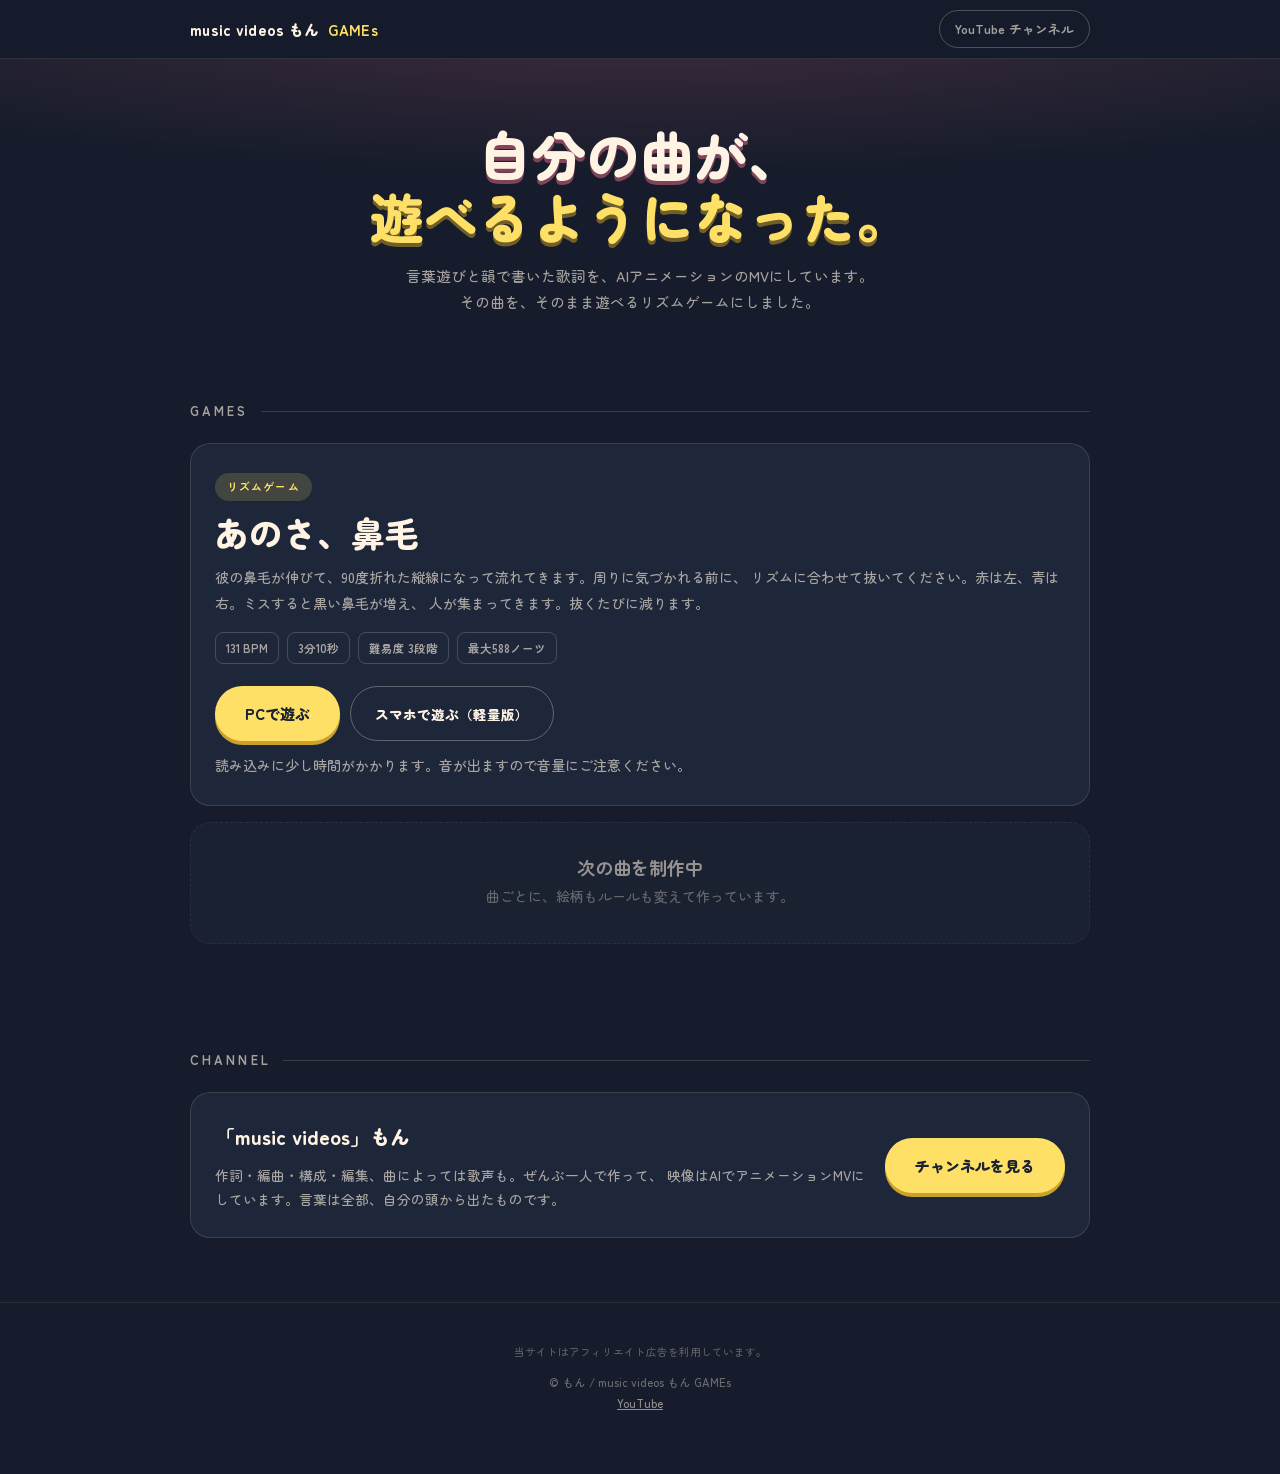
==== index.html @ 78cbc4df "Add files via upload" ====
<!DOCTYPE html>
<html lang="ja">
<head>
<meta charset="utf-8">
<meta name="viewport" content="width=device-width,initial-scale=1">
<title>music videos もん GAMEs</title>
<meta name="description" content="言葉遊びと韻で作ったオリジナル曲を、遊べるゲームにしています。「music videos もん」の楽曲から生まれたリズムゲーム置き場です。">
<meta property="og:title" content="music videos もん GAMEs">
<meta property="og:description" content="オリジナル曲がそのまま遊べるリズムゲームになりました。">
<meta property="og:type" content="website">
<link rel="preconnect" href="https://fonts.googleapis.com">
<link rel="preconnect" href="https://fonts.gstatic.com" crossorigin>
<link href="https://fonts.googleapis.com/css2?family=Zen+Maru+Gothic:wght@500;700;900&display=swap" rel="stylesheet">
<style>
  :root{
    --bg:#161C2B; --bg2:#1E2739; --ink:#FFF3E4; --dim:rgba(255,243,228,.62);
    --glow:#FFE066; --rose:#E86A8A; --blue:#5FA8FF;
  }
  *{box-sizing:border-box;margin:0;padding:0}
  html{scroll-behavior:smooth}
  body{background:var(--bg);color:var(--ink);
    font-family:"Zen Maru Gothic","Hiragino Maru Gothic ProN","Yu Gothic",sans-serif;
    line-height:1.8;-webkit-font-smoothing:antialiased}
  a{color:inherit}
  .wrap{max-width:940px;margin:0 auto;padding:0 20px}

  /* ---- ヘッダー ---- */
  header{position:sticky;top:0;z-index:20;background:rgba(22,28,43,.88);
    backdrop-filter:blur(10px);border-bottom:1px solid rgba(255,243,228,.1)}
  .hbar{display:flex;align-items:center;justify-content:space-between;
    height:58px;gap:12px}
  .logo{font-weight:900;font-size:15px;letter-spacing:.02em;text-decoration:none;
    display:flex;align-items:center;gap:8px;white-space:nowrap}
  .logo b{color:var(--glow)}
  .hlink{font-size:12.5px;font-weight:700;text-decoration:none;color:var(--dim);
    border:1px solid rgba(255,243,228,.25);border-radius:999px;padding:7px 15px;
    transition:.15s;white-space:nowrap}
  .hlink:hover{color:var(--bg);background:var(--glow);border-color:var(--glow)}

  /* ---- 見出し ---- */
  .hero{padding:64px 0 40px;text-align:center;
    background:radial-gradient(120% 90% at 50% -20%,rgba(232,106,138,.22),transparent 65%)}
  .hero h1{font-size:clamp(30px,7.5vw,54px);font-weight:900;line-height:1.15;
    text-shadow:0 4px 0 rgba(232,106,138,.5)}
  .hero h1 span{color:var(--glow);text-shadow:0 4px 0 rgba(201,162,39,.5)}
  .hero p{margin-top:16px;font-size:14.5px;color:var(--dim);font-weight:500}

  /* ---- ゲーム一覧 ---- */
  section{padding:44px 0}
  h2{font-size:13px;letter-spacing:.24em;color:var(--dim);font-weight:700;
    margin-bottom:20px;display:flex;align-items:center;gap:12px}
  h2::after{content:"";flex:1;height:1px;background:rgba(255,243,228,.14)}

  .card{background:var(--bg2);border:1px solid rgba(255,243,228,.12);
    border-radius:20px;padding:26px 24px;margin-bottom:16px}
  .card h3{font-size:clamp(24px,5.5vw,34px);font-weight:900;line-height:1.2}
  .card .tag{display:inline-block;font-size:11px;font-weight:700;letter-spacing:.1em;
    background:rgba(255,224,102,.16);color:var(--glow);
    border-radius:999px;padding:4px 12px;margin-bottom:12px}
  .card p{font-size:14px;color:var(--dim);margin-top:12px;font-weight:500}
  .meta{display:flex;flex-wrap:wrap;gap:8px;margin-top:16px}
  .meta span{font-size:11.5px;font-weight:700;color:var(--dim);
    border:1px solid rgba(255,243,228,.18);border-radius:8px;padding:5px 10px}

  .plays{display:flex;flex-wrap:wrap;gap:10px;margin-top:22px}
  .btn{display:inline-flex;align-items:center;gap:8px;text-decoration:none;
    font-weight:900;font-size:15px;border-radius:999px;padding:14px 30px;
    background:var(--glow);color:#1B2233;box-shadow:0 4px 0 #C9A227;transition:.1s}
  .btn:active{transform:translateY(3px);box-shadow:0 1px 0 #C9A227}
  .btn.sub{background:transparent;color:var(--ink);box-shadow:none;
    border:1px solid rgba(255,243,228,.3);font-size:13.5px;padding:13px 24px}
  .btn.sub:hover{border-color:var(--glow);color:var(--glow)}
  .note{font-size:11.5px;color:rgba(255,243,228,.45);margin-top:12px;font-weight:500}
    .pr{font-size:10.5px;color:rgba(255,243,228,.30);margin-bottom:10px;font-weight:500}

  .soon{border-style:dashed;opacity:.55;text-align:center;padding:34px 24px}
  .soon h3{font-size:18px;font-weight:700}
  .soon p{margin-top:6px}

  /* ---- チャンネル ---- */
  .yt{display:flex;gap:20px;align-items:center;flex-wrap:wrap;
    background:var(--bg2);border:1px solid rgba(255,243,228,.12);
    border-radius:20px;padding:26px 24px}
  .yt .txt{flex:1;min-width:240px}
  .yt h3{font-size:20px;font-weight:900}
  .yt p{font-size:13.5px;color:var(--dim);margin-top:8px;font-weight:500}

  footer{padding:40px 0 60px;text-align:center;font-size:11.5px;
    color:rgba(255,243,228,.38);font-weight:500;
    border-top:1px solid rgba(255,243,228,.08);margin-top:20px}
  footer a{color:rgba(255,243,228,.55)}
</style>
</head>
<body>

<header>
  <div class="wrap hbar">
    <a class="logo" href="./">music videos もん <b>GAMEs</b></a>
    <a class="hlink" href="https://www.youtube.com/@%E4%BD%9C%E8%A9%9E%E5%AE%B6%E3%82%82%E3%82%93"
       target="_blank" rel="noopener">YouTube チャンネル</a>
  </div>
</header>

<div class="hero">
  <div class="wrap">
    <h1>自分の曲が、<br><span>遊べるようになった。</span></h1>
    <p>言葉遊びと韻で書いた歌詞を、AIアニメーションのMVにしています。<br>
       その曲を、そのまま遊べるリズムゲームにしました。</p>
  </div>
</div>

<div class="wrap">

  <section id="games">
    <h2>GAMES</h2>

    <div class="card">
      <div class="tag">リズムゲーム</div>
      <h3>あのさ、鼻毛</h3>
      <p>彼の鼻毛が伸びて、90度折れた縦線になって流れてきます。周りに気づかれる前に、
         リズムに合わせて抜いてください。赤は左、青は右。ミスすると黒い鼻毛が増え、
         人が集まってきます。抜くたびに減ります。</p>
      <div class="meta">
        <span>131 BPM</span><span>3分10秒</span><span>難易度 3段階</span><span>最大588ノーツ</span>
      </div>
      <div class="plays">
        <a class="btn" href="games/anosa/">PCで遊ぶ</a>
        <a class="btn sub" href="games/anosa/mobile.html">スマホで遊ぶ（軽量版）</a>
      </div>
      <p class="note">読み込みに少し時間がかかります。音が出ますので音量にご注意ください。</p>
    </div>

    <div class="card soon">
      <h3>次の曲を制作中</h3>
      <p>曲ごとに、絵柄もルールも変えて作っています。</p>
    </div>
  </section>

  <section id="channel">
    <h2>CHANNEL</h2>
    <div class="yt">
      <div class="txt">
        <h3>「music videos」もん</h3>
        <p>作詞・編曲・構成・編集、曲によっては歌声も。ぜんぶ一人で作って、
           映像はAIでアニメーションMVにしています。言葉は全部、自分の頭から出たものです。</p>
      </div>
      <a class="btn" href="https://www.youtube.com/@%E4%BD%9C%E8%A9%9E%E5%AE%B6%E3%82%82%E3%82%93"
         target="_blank" rel="noopener">チャンネルを見る</a>
    </div>
  </section>

</div>

<footer>
  <div class="wrap">
    <p class="pr">当サイトはアフィリエイト広告を利用しています。</p>
      &copy; もん / music videos もん GAMEs<br>
    <a href="https://www.youtube.com/@%E4%BD%9C%E8%A9%9E%E5%AE%B6%E3%82%82%E3%82%93"
       target="_blank" rel="noopener">YouTube</a>
  </div>
</footer>

</body>
</html>
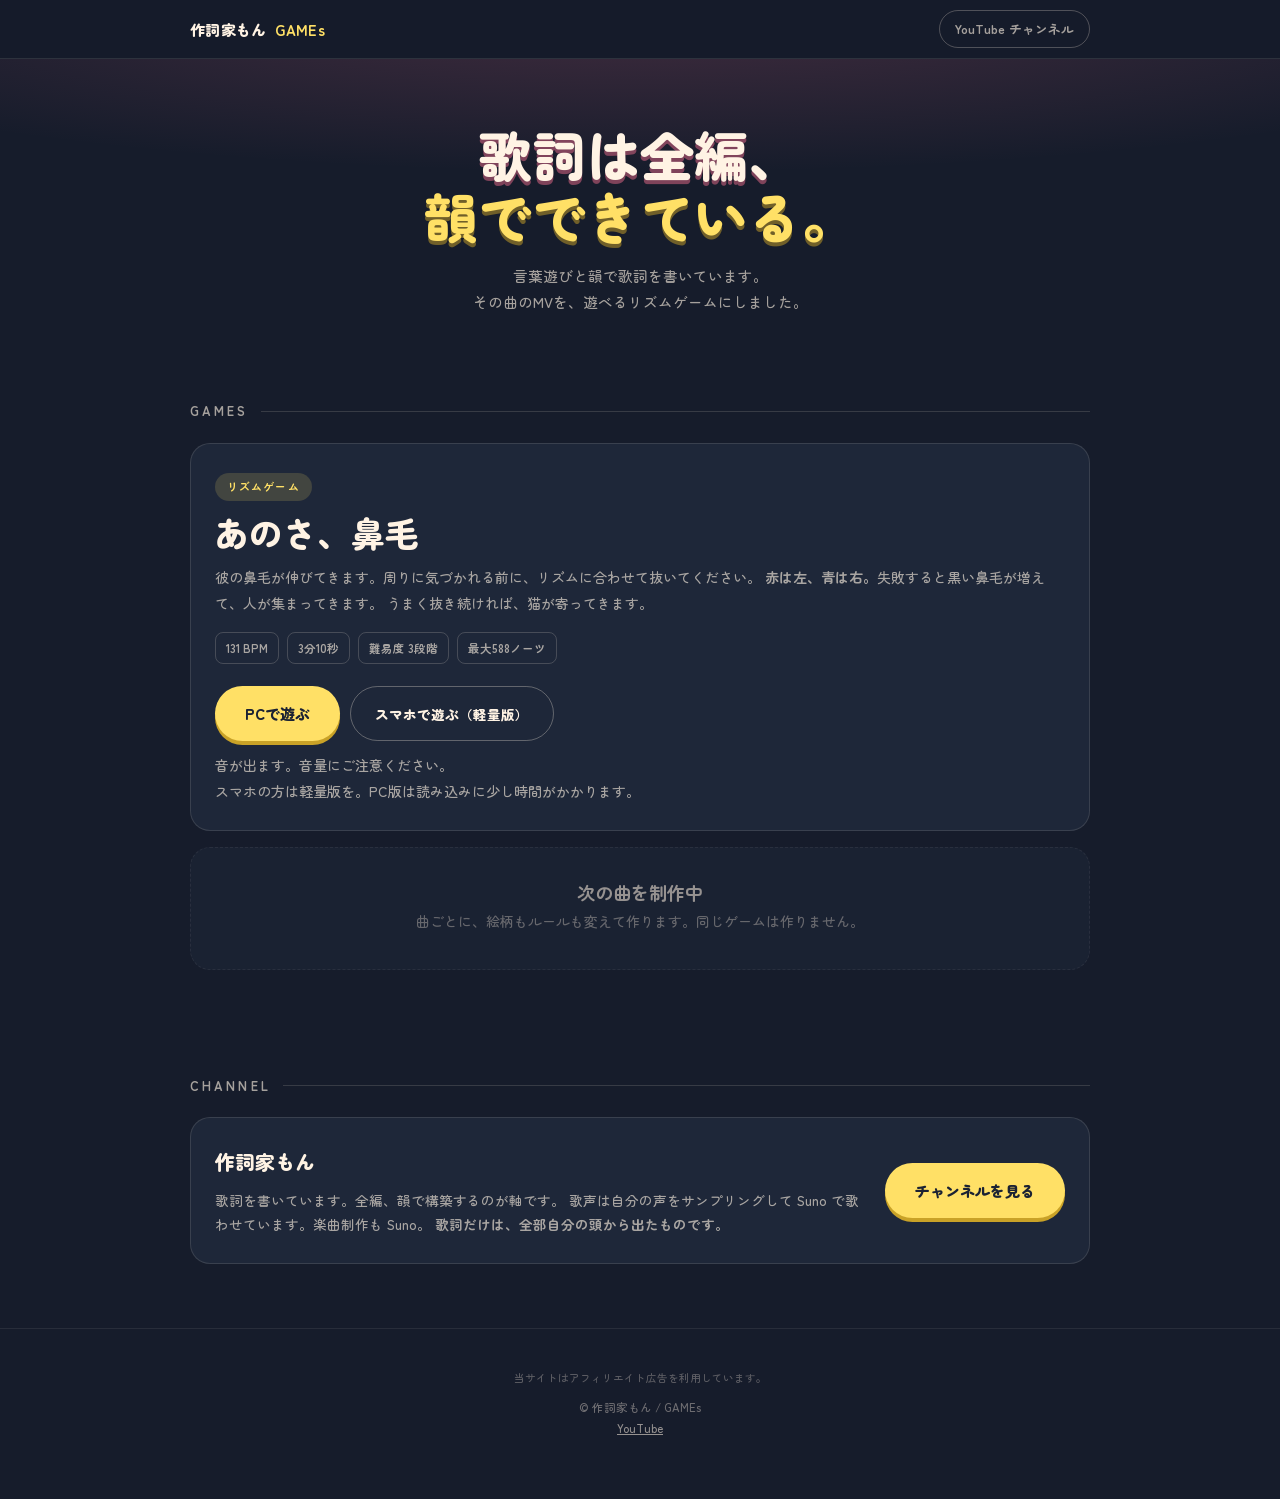
==== commit 2dffd908: "Update index.html" ====
--- a/index.html
+++ b/index.html
@@ -3,10 +3,10 @@
 <head>
 <meta charset="utf-8">
 <meta name="viewport" content="width=device-width,initial-scale=1">
-<title>music videos もん GAMEs</title>
-<meta name="description" content="言葉遊びと韻で作ったオリジナル曲を、遊べるゲームにしています。「music videos もん」の楽曲から生まれたリズムゲーム置き場です。">
-<meta property="og:title" content="music videos もん GAMEs">
-<meta property="og:description" content="オリジナル曲がそのまま遊べるリズムゲームになりました。">
+<title>作詞家もん GAMEs</title>
+<meta name="description" content="全編を韻で構築した自作の歌詞。その曲のMVを、遊べるリズムゲームにしました。作詞家もんのゲーム置き場です。">
+<meta property="og:title" content="作詞家もん GAMEs">
+<meta property="og:description" content="全編を韻で構築した歌詞。MVがそのまま遊べるリズムゲームになりました。">
 <meta property="og:type" content="website">
 <link rel="preconnect" href="https://fonts.googleapis.com">
 <link rel="preconnect" href="https://fonts.gstatic.com" crossorigin>
@@ -95,7 +95,7 @@
 
 <header>
   <div class="wrap hbar">
-    <a class="logo" href="./">music videos もん <b>GAMEs</b></a>
+    <a class="logo" href="./">作詞家もん <b>GAMEs</b></a>
     <a class="hlink" href="https://www.youtube.com/@%E4%BD%9C%E8%A9%9E%E5%AE%B6%E3%82%82%E3%82%93"
        target="_blank" rel="noopener">YouTube チャンネル</a>
   </div>
@@ -103,9 +103,9 @@
 
 <div class="hero">
   <div class="wrap">
-    <h1>自分の曲が、<br><span>遊べるようになった。</span></h1>
-    <p>言葉遊びと韻で書いた歌詞を、AIアニメーションのMVにしています。<br>
-       その曲を、そのまま遊べるリズムゲームにしました。</p>
+    <h1>歌詞は全編、<br><span>韻でできている。</span></h1>
+    <p>言葉遊びと韻で歌詞を書いています。<br>
+       その曲のMVを、遊べるリズムゲームにしました。</p>
   </div>
 </div>
 
@@ -117,9 +117,9 @@
     <div class="card">
       <div class="tag">リズムゲーム</div>
       <h3>あのさ、鼻毛</h3>
-      <p>彼の鼻毛が伸びて、90度折れた縦線になって流れてきます。周りに気づかれる前に、
-         リズムに合わせて抜いてください。赤は左、青は右。ミスすると黒い鼻毛が増え、
-         人が集まってきます。抜くたびに減ります。</p>
+      <p>彼の鼻毛が伸びてきます。周りに気づかれる前に、リズムに合わせて抜いてください。
+         <b>赤は左、青は右。</b>失敗すると黒い鼻毛が増えて、人が集まってきます。
+         うまく抜き続ければ、猫が寄ってきます。</p>
       <div class="meta">
         <span>131 BPM</span><span>3分10秒</span><span>難易度 3段階</span><span>最大588ノーツ</span>
       </div>
@@ -127,12 +127,13 @@
         <a class="btn" href="games/anosa/">PCで遊ぶ</a>
         <a class="btn sub" href="games/anosa/mobile.html">スマホで遊ぶ（軽量版）</a>
       </div>
-      <p class="note">読み込みに少し時間がかかります。音が出ますので音量にご注意ください。</p>
+      <p class="note">音が出ます。音量にご注意ください。<br>
+         スマホの方は軽量版を。PC版は読み込みに少し時間がかかります。</p>
     </div>
 
     <div class="card soon">
       <h3>次の曲を制作中</h3>
-      <p>曲ごとに、絵柄もルールも変えて作っています。</p>
+      <p>曲ごとに、絵柄もルールも変えて作ります。同じゲームは作りません。</p>
     </div>
   </section>
 
@@ -140,9 +141,10 @@
     <h2>CHANNEL</h2>
     <div class="yt">
       <div class="txt">
-        <h3>「music videos」もん</h3>
-        <p>作詞・編曲・構成・編集、曲によっては歌声も。ぜんぶ一人で作って、
-           映像はAIでアニメーションMVにしています。言葉は全部、自分の頭から出たものです。</p>
+        <h3>作詞家もん</h3>
+      <p>歌詞を書いています。全編、韻で構築するのが軸です。
+         歌声は自分の声をサンプリングして Suno で歌わせています。楽曲制作も Suno。
+         <b>歌詞だけは、全部自分の頭から出たものです。</b></p>
       </div>
       <a class="btn" href="https://www.youtube.com/@%E4%BD%9C%E8%A9%9E%E5%AE%B6%E3%82%82%E3%82%93"
          target="_blank" rel="noopener">チャンネルを見る</a>
@@ -154,7 +156,7 @@
 <footer>
   <div class="wrap">
     <p class="pr">当サイトはアフィリエイト広告を利用しています。</p>
-      &copy; もん / music videos もん GAMEs<br>
+      &copy; 作詞家もん / GAMEs<br>
     <a href="https://www.youtube.com/@%E4%BD%9C%E8%A9%9E%E5%AE%B6%E3%82%82%E3%82%93"
        target="_blank" rel="noopener">YouTube</a>
   </div>
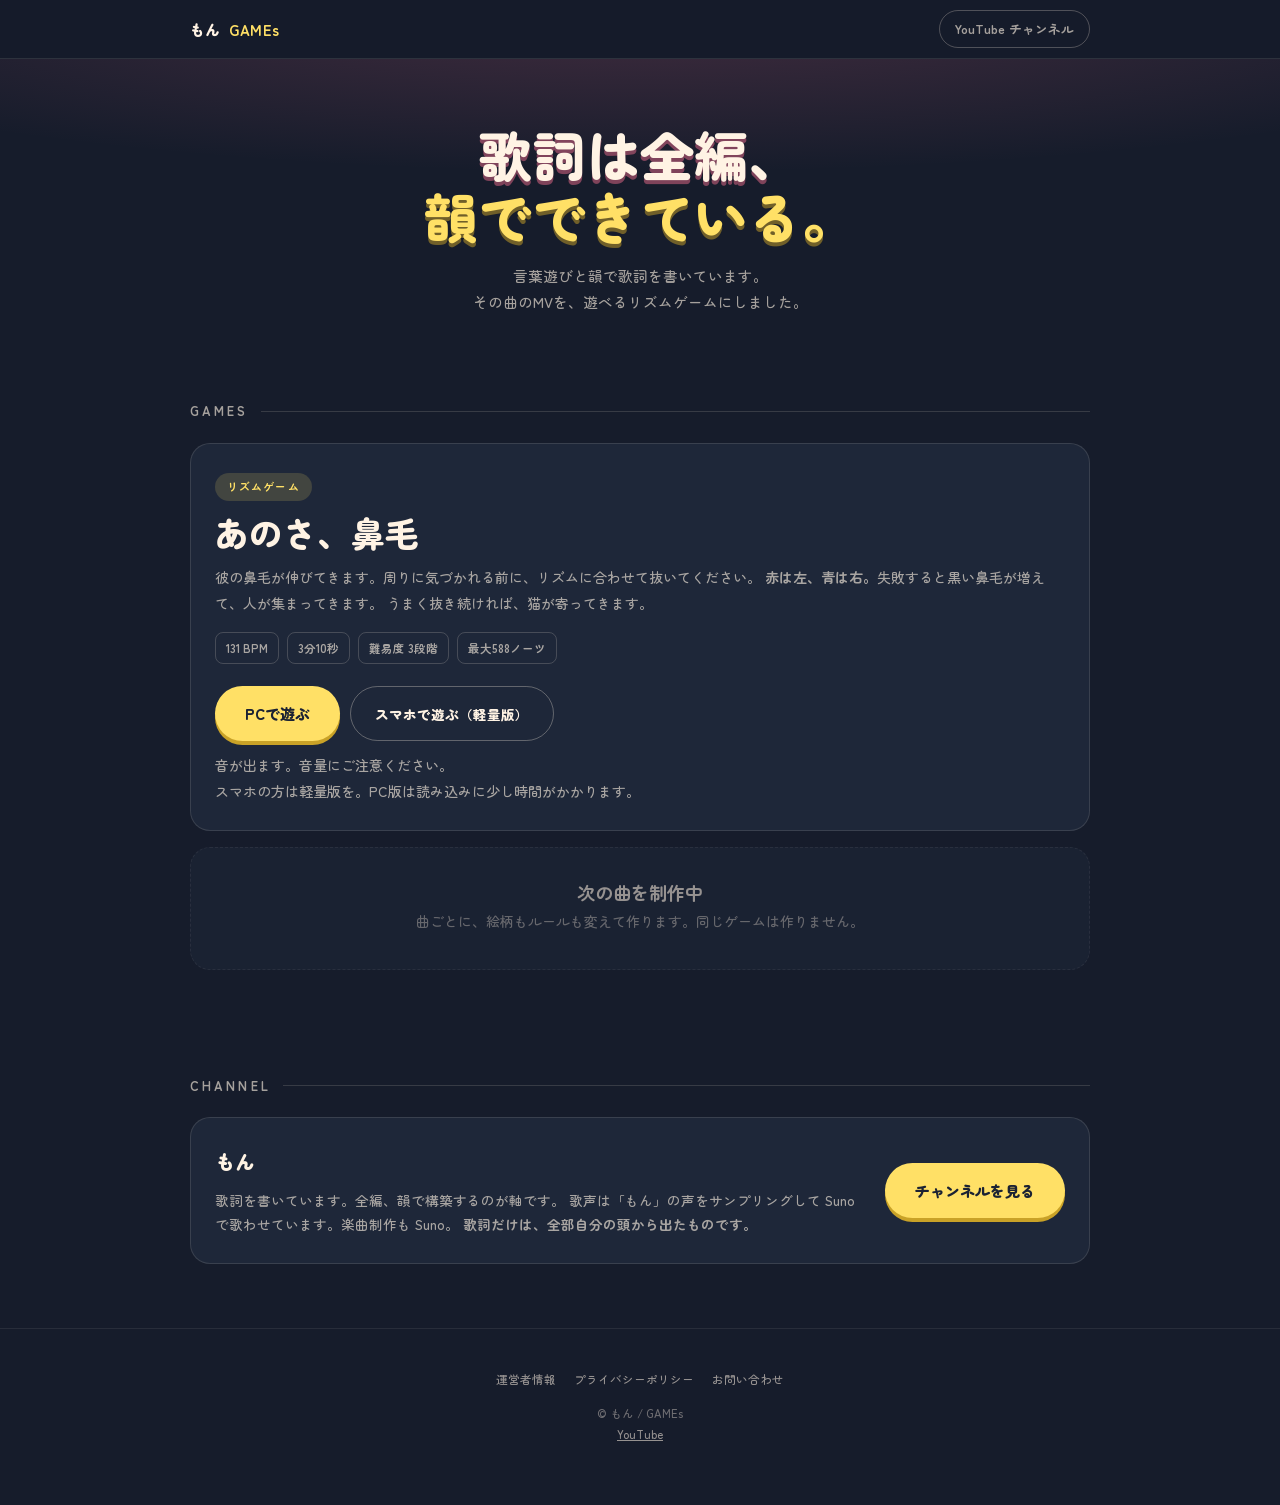
==== commit bcf796c5: "Add files via upload" ====
--- a/index.html
+++ b/index.html
@@ -3,11 +3,13 @@
 <head>
 <meta charset="utf-8">
 <meta name="viewport" content="width=device-width,initial-scale=1">
-<title>作詞家もん GAMEs</title>
-<meta name="description" content="全編を韻で構築した自作の歌詞。その曲のMVを、遊べるリズムゲームにしました。作詞家もんのゲーム置き場です。">
-<meta property="og:title" content="作詞家もん GAMEs">
+<title>もん GAMEs</title>
+<meta name="description" content="全編を韻で構築した自作の歌詞。その曲のMVを、遊べるリズムゲームにしました。もんのゲーム置き場です。">
+<meta property="og:title" content="もん GAMEs">
 <meta property="og:description" content="全編を韻で構築した歌詞。MVがそのまま遊べるリズムゲームになりました。">
 <meta property="og:type" content="website">
+<meta property="og:url" content="https://mon-games.com/">
+<link rel="canonical" href="https://mon-games.com/">
 <link rel="preconnect" href="https://fonts.googleapis.com">
 <link rel="preconnect" href="https://fonts.gstatic.com" crossorigin>
 <link href="https://fonts.googleapis.com/css2?family=Zen+Maru+Gothic:wght@500;700;900&display=swap" rel="stylesheet">
@@ -71,7 +73,6 @@
     border:1px solid rgba(255,243,228,.3);font-size:13.5px;padding:13px 24px}
   .btn.sub:hover{border-color:var(--glow);color:var(--glow)}
   .note{font-size:11.5px;color:rgba(255,243,228,.45);margin-top:12px;font-weight:500}
-    .pr{font-size:10.5px;color:rgba(255,243,228,.30);margin-bottom:10px;font-weight:500}
 
   .soon{border-style:dashed;opacity:.55;text-align:center;padding:34px 24px}
   .soon h3{font-size:18px;font-weight:700}
@@ -89,13 +90,17 @@
     color:rgba(255,243,228,.38);font-weight:500;
     border-top:1px solid rgba(255,243,228,.08);margin-top:20px}
   footer a{color:rgba(255,243,228,.55)}
+  .fnav{display:flex;justify-content:center;flex-wrap:wrap;gap:8px 18px;
+    margin-bottom:14px}
+  .fnav a{text-decoration:none}
+  .fnav a:hover{color:var(--glow)}
 </style>
 </head>
 <body>
 
 <header>
   <div class="wrap hbar">
-    <a class="logo" href="./">作詞家もん <b>GAMEs</b></a>
+    <a class="logo" href="./">もん <b>GAMEs</b></a>
     <a class="hlink" href="https://www.youtube.com/@%E4%BD%9C%E8%A9%9E%E5%AE%B6%E3%82%82%E3%82%93"
        target="_blank" rel="noopener">YouTube チャンネル</a>
   </div>
@@ -141,10 +146,10 @@
     <h2>CHANNEL</h2>
     <div class="yt">
       <div class="txt">
-        <h3>作詞家もん</h3>
-      <p>歌詞を書いています。全編、韻で構築するのが軸です。
-         歌声は自分の声をサンプリングして Suno で歌わせています。楽曲制作も Suno。
-         <b>歌詞だけは、全部自分の頭から出たものです。</b></p>
+        <h3>もん</h3>
+        <p>歌詞を書いています。全編、韻で構築するのが軸です。
+           歌声は「もん」の声をサンプリングして Suno で歌わせています。楽曲制作も Suno。
+           <b>歌詞だけは、全部自分の頭から出たものです。</b></p>
       </div>
       <a class="btn" href="https://www.youtube.com/@%E4%BD%9C%E8%A9%9E%E5%AE%B6%E3%82%82%E3%82%93"
          target="_blank" rel="noopener">チャンネルを見る</a>
@@ -155,8 +160,12 @@
 
 <footer>
   <div class="wrap">
-    <p class="pr">当サイトはアフィリエイト広告を利用しています。</p>
-      &copy; 作詞家もん / GAMEs<br>
+    <div class="fnav">
+      <a href="about.html">運営者情報</a>
+      <a href="privacy.html">プライバシーポリシー</a>
+      <a href="contact.html">お問い合わせ</a>
+    </div>
+    &copy; もん / GAMEs<br>
     <a href="https://www.youtube.com/@%E4%BD%9C%E8%A9%9E%E5%AE%B6%E3%82%82%E3%82%93"
        target="_blank" rel="noopener">YouTube</a>
   </div>
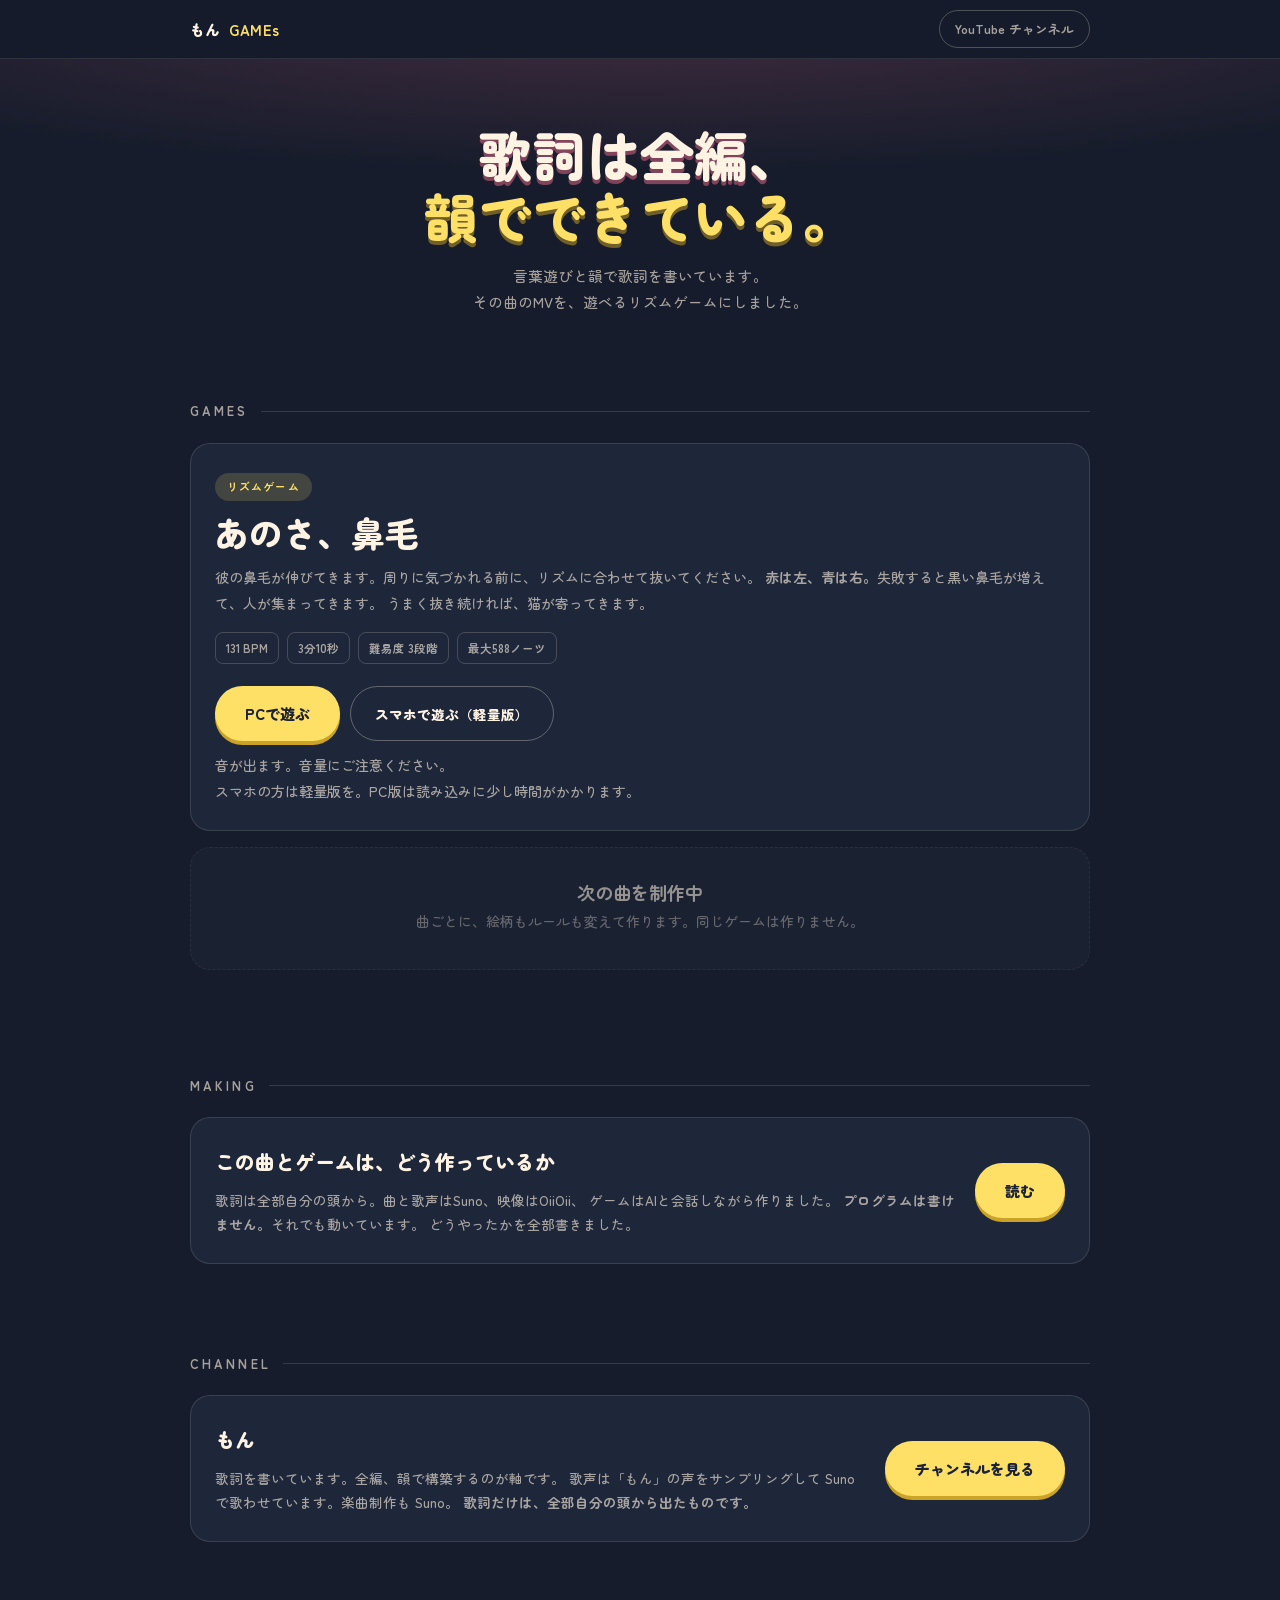
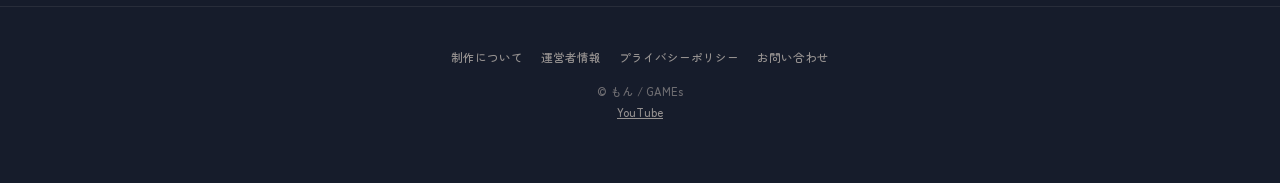
==== commit dff6e463: "Add files via upload" ====
--- a/index.html
+++ b/index.html
@@ -142,6 +142,20 @@
     </div>
   </section>
 
+  <section id="making">
+    <h2>MAKING</h2>
+    <div class="yt">
+      <div class="txt">
+        <h3>この曲とゲームは、どう作っているか</h3>
+        <p>歌詞は全部自分の頭から。曲と歌声はSuno、映像はOiiOii、
+           ゲームはAIと会話しながら作りました。
+           <b>プログラムは書けません。</b>それでも動いています。
+           どうやったかを全部書きました。</p>
+      </div>
+      <a class="btn" href="making.html">読む</a>
+    </div>
+  </section>
+
   <section id="channel">
     <h2>CHANNEL</h2>
     <div class="yt">
@@ -161,6 +175,7 @@
 <footer>
   <div class="wrap">
     <div class="fnav">
+      <a href="making.html">制作について</a>
       <a href="about.html">運営者情報</a>
       <a href="privacy.html">プライバシーポリシー</a>
       <a href="contact.html">お問い合わせ</a>
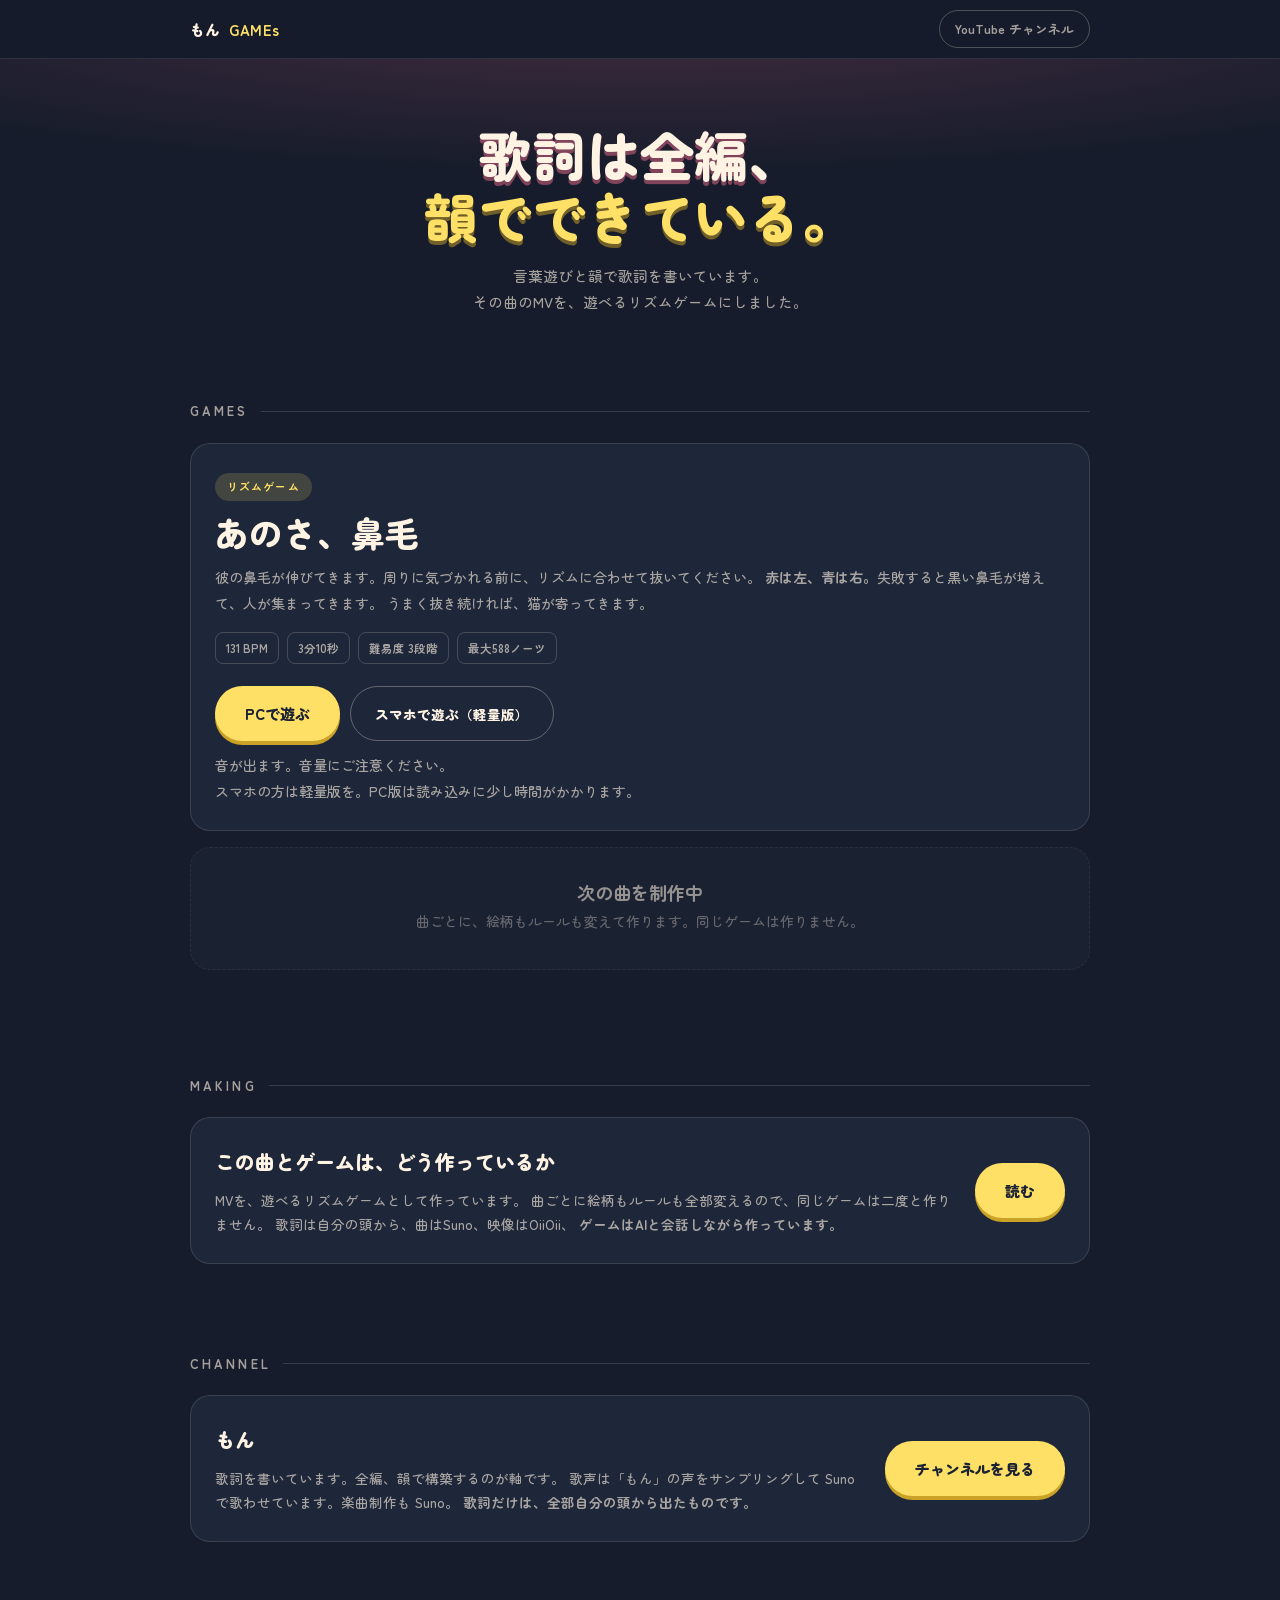
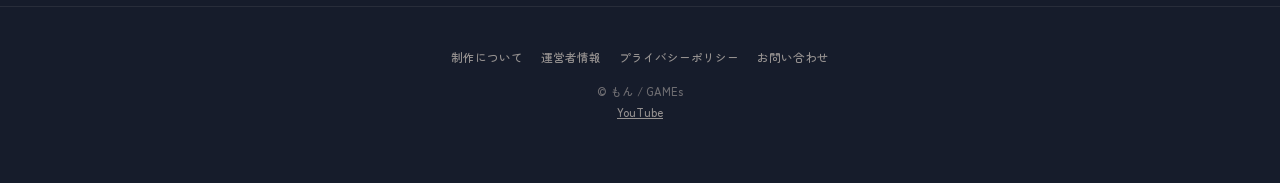
==== commit c0d9b79b: "Add files via upload" ====
--- a/index.html
+++ b/index.html
@@ -147,10 +147,10 @@
     <div class="yt">
       <div class="txt">
         <h3>この曲とゲームは、どう作っているか</h3>
-        <p>歌詞は全部自分の頭から。曲と歌声はSuno、映像はOiiOii、
-           ゲームはAIと会話しながら作りました。
-           <b>プログラムは書けません。</b>それでも動いています。
-           どうやったかを全部書きました。</p>
+        <p>MVを、遊べるリズムゲームとして作っています。
+           曲ごとに絵柄もルールも全部変えるので、同じゲームは二度と作りません。
+           歌詞は自分の頭から、曲はSuno、映像はOiiOii、
+           <b>ゲームはAIと会話しながら作っています。</b></p>
       </div>
       <a class="btn" href="making.html">読む</a>
     </div>
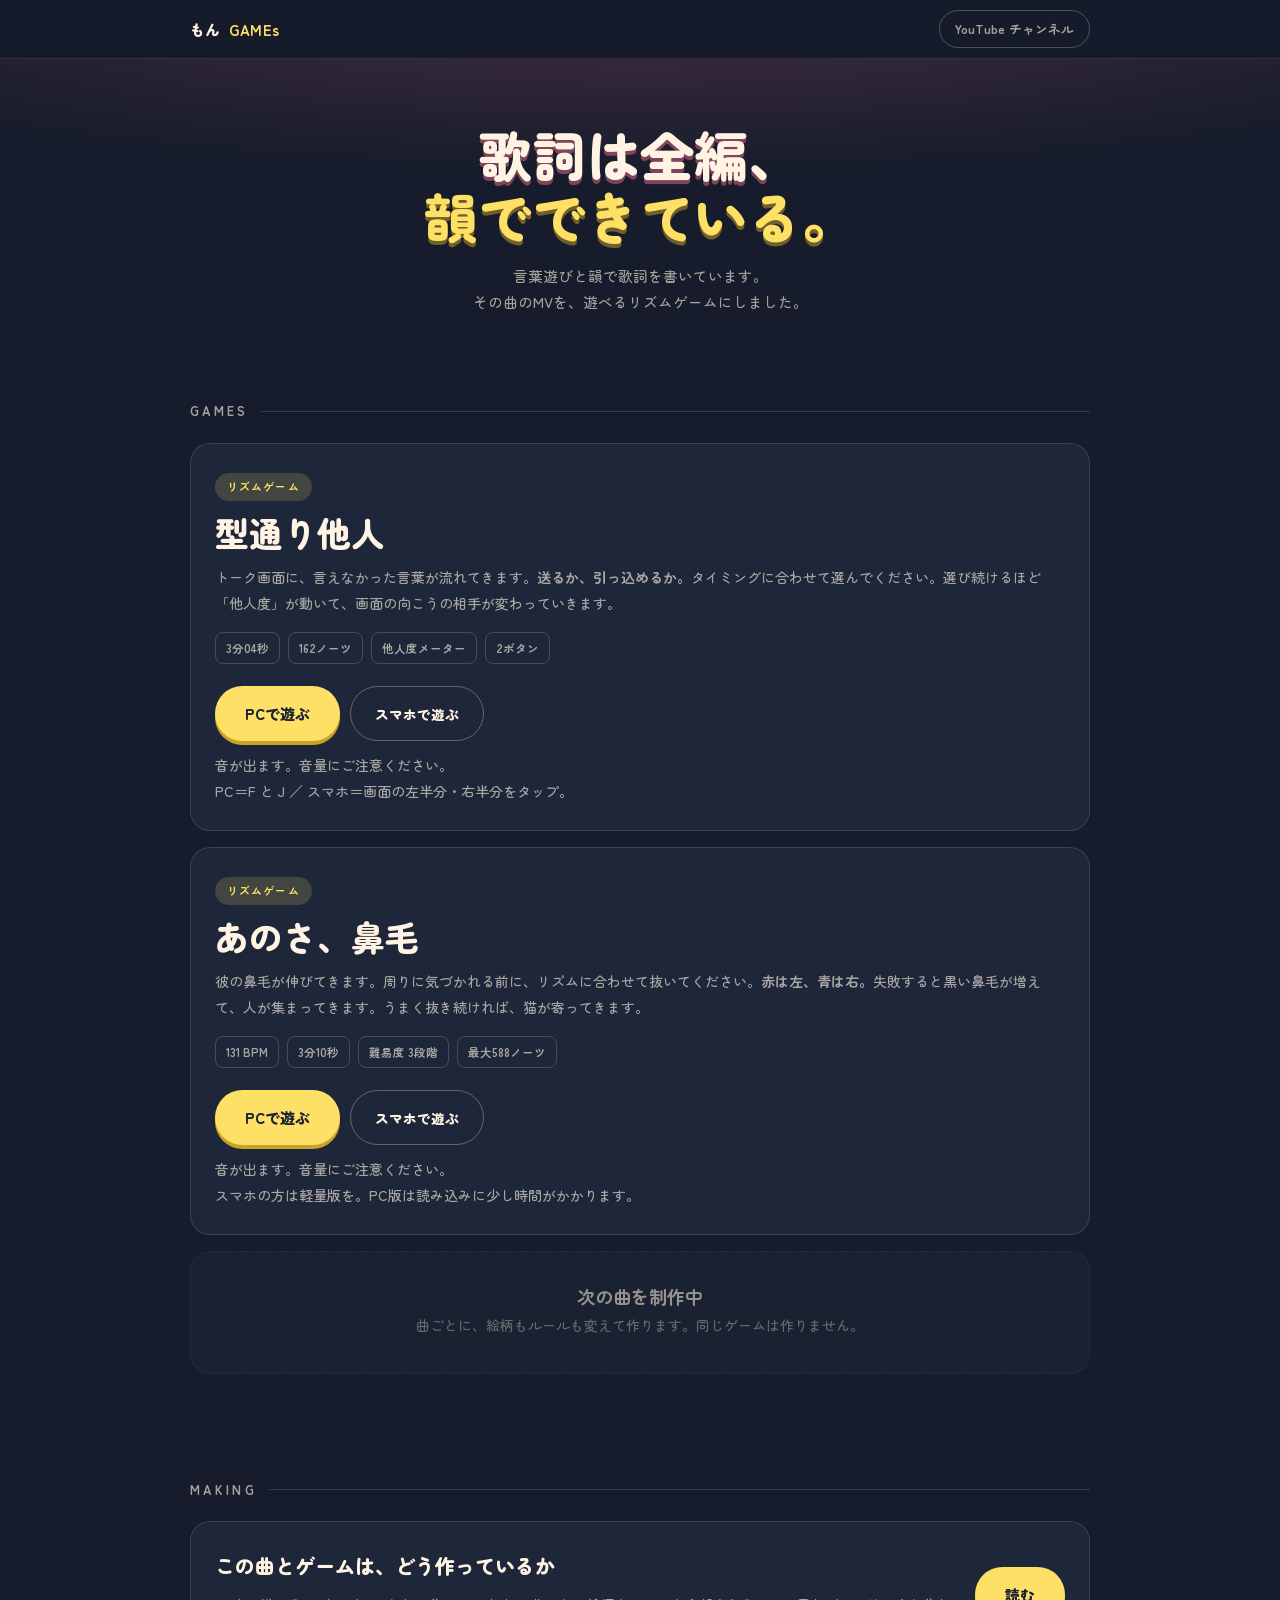
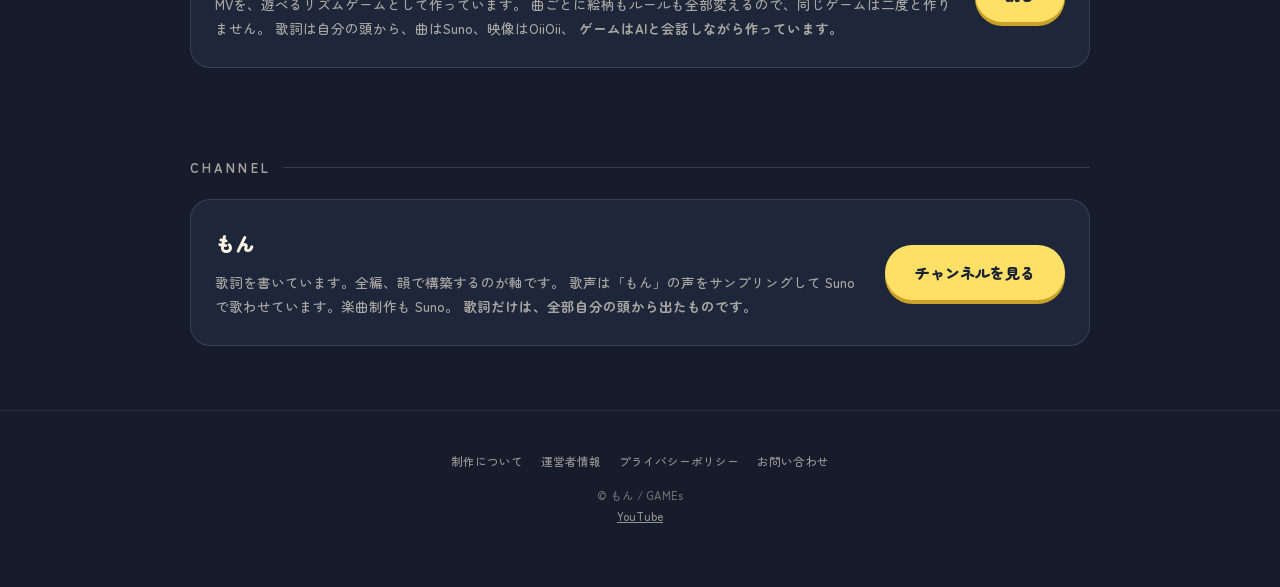
==== commit 5081ab2a: "Add files via upload" ====
--- a/index.html
+++ b/index.html
@@ -119,22 +119,8 @@
   <section id="games">
     <h2>GAMES</h2>
 
-    <div class="card">
-      <div class="tag">リズムゲーム</div>
-      <h3>あのさ、鼻毛</h3>
-      <p>彼の鼻毛が伸びてきます。周りに気づかれる前に、リズムに合わせて抜いてください。
-         <b>赤は左、青は右。</b>失敗すると黒い鼻毛が増えて、人が集まってきます。
-         うまく抜き続ければ、猫が寄ってきます。</p>
-      <div class="meta">
-        <span>131 BPM</span><span>3分10秒</span><span>難易度 3段階</span><span>最大588ノーツ</span>
-      </div>
-      <div class="plays">
-        <a class="btn" href="games/anosa/">PCで遊ぶ</a>
-        <a class="btn sub" href="games/anosa/mobile.html">スマホで遊ぶ（軽量版）</a>
-      </div>
-      <p class="note">音が出ます。音量にご注意ください。<br>
-         スマホの方は軽量版を。PC版は読み込みに少し時間がかかります。</p>
-    </div>
+    <!-- ここは games.json から自動で作られます。直接編集しないでください -->
+    <div id="gamelist"></div>
 
     <div class="card soon">
       <h3>次の曲を制作中</h3>
@@ -186,5 +172,48 @@
   </div>
 </footer>
 
+<script>
+// games.json を読んで、ゲームのカードを並べる。
+// ゲームを増やすときは games.json だけ編集すれば済みます。
+(function () {
+  var box = document.getElementById('gamelist');
+
+  fetch('games.json?v=' + Date.now())
+    .then(function (r) {
+      if (!r.ok) throw new Error('games.json が読めません');
+      return r.json();
+    })
+    .then(function (games) {
+      var html = '';
+      games.forEach(function (g) {
+        html += '<div class="card">';
+        if (g.tag)  html += '<div class="tag">' + g.tag + '</div>';
+        html += '<h3>' + g.title + '</h3>';
+        if (g.desc) html += '<p>' + g.desc + '</p>';
+
+        if (g.meta && g.meta.length) {
+          html += '<div class="meta">';
+          g.meta.forEach(function (m) { html += '<span>' + m + '</span>'; });
+          html += '</div>';
+        }
+
+        html += '<div class="plays">';
+        if (g.pc) html += '<a class="btn" href="' + g.pc + '">PCで遊ぶ</a>';
+        if (g.sp) html += '<a class="btn sub" href="' + g.sp + '">スマホで遊ぶ</a>';
+        html += '</div>';
+
+        if (g.note) html += '<p class="note">' + g.note + '</p>';
+        html += '</div>';
+      });
+      box.innerHTML = html;
+    })
+    .catch(function () {
+      box.innerHTML =
+        '<div class="card"><h3>ゲームを読み込めませんでした</h3>' +
+        '<p>時間をおいて、ページを再読み込みしてみてください。</p></div>';
+    });
+})();
+</script>
+
 </body>
 </html>
